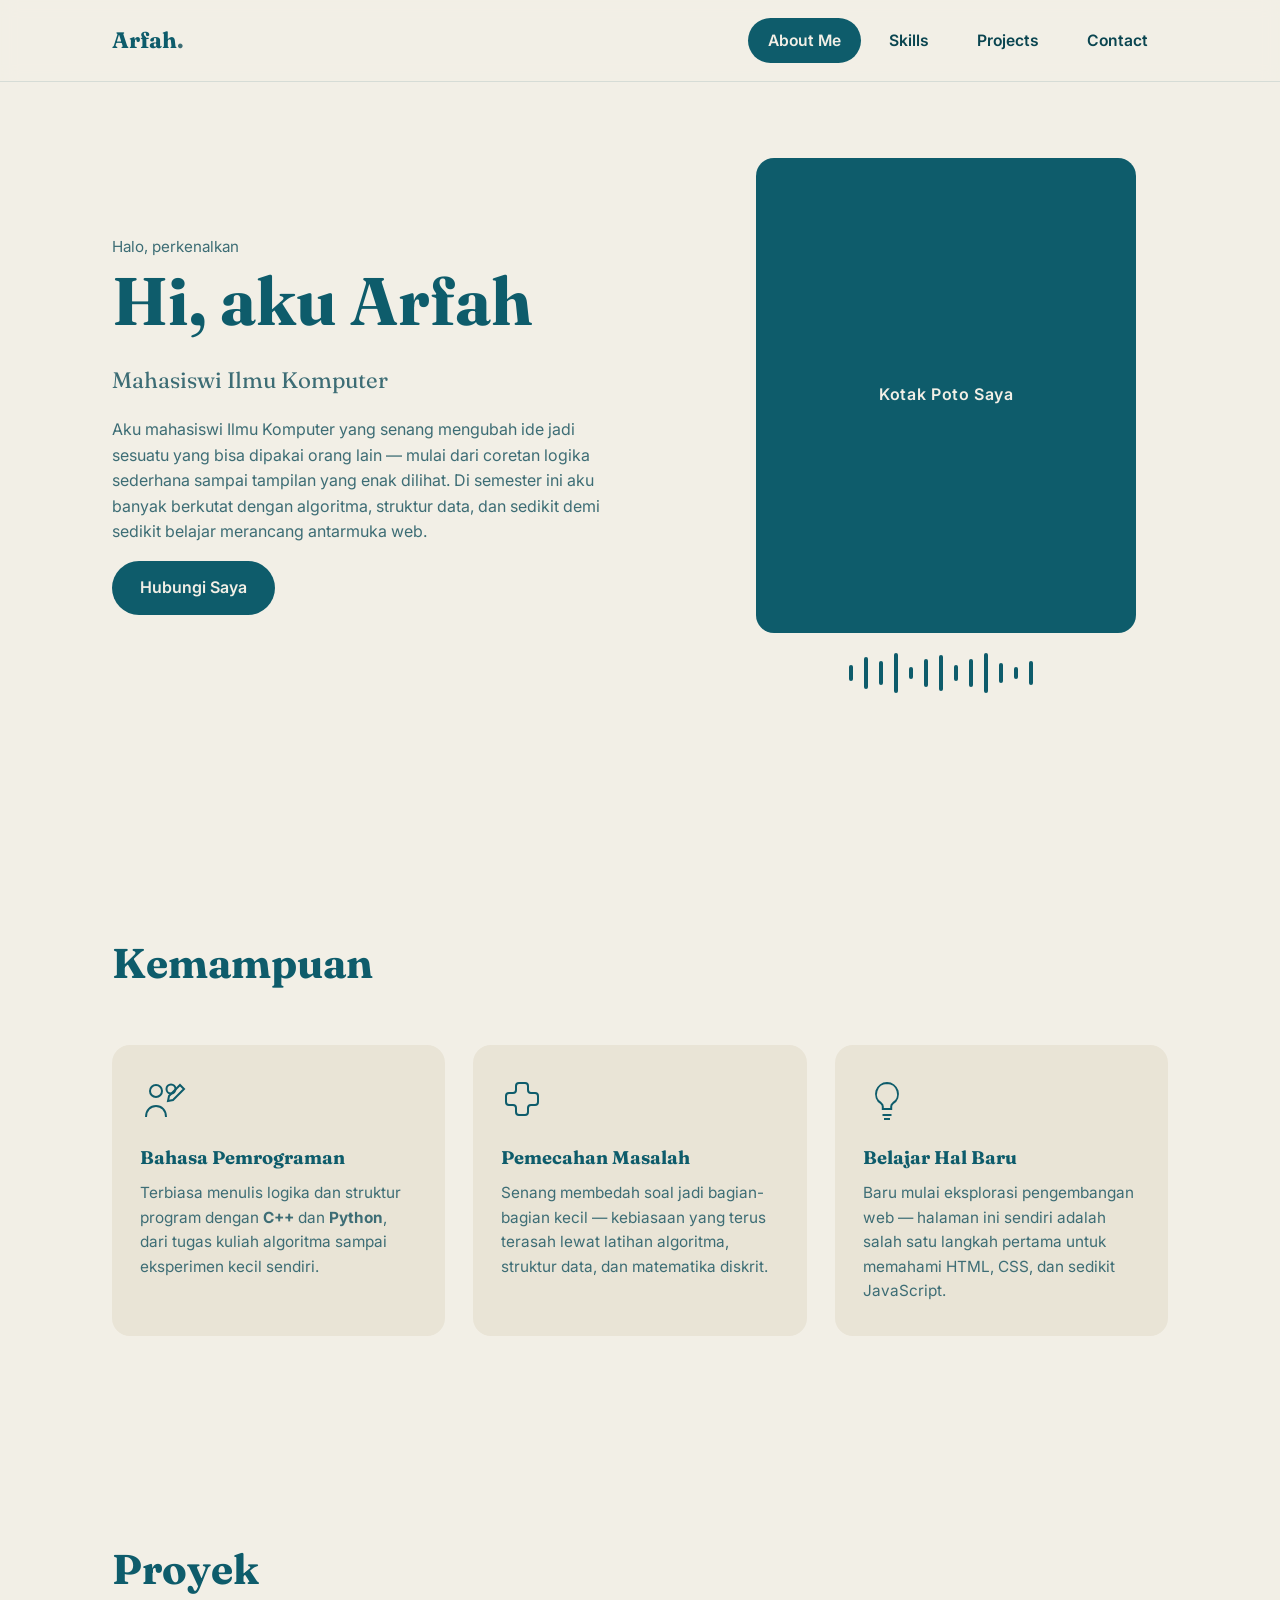
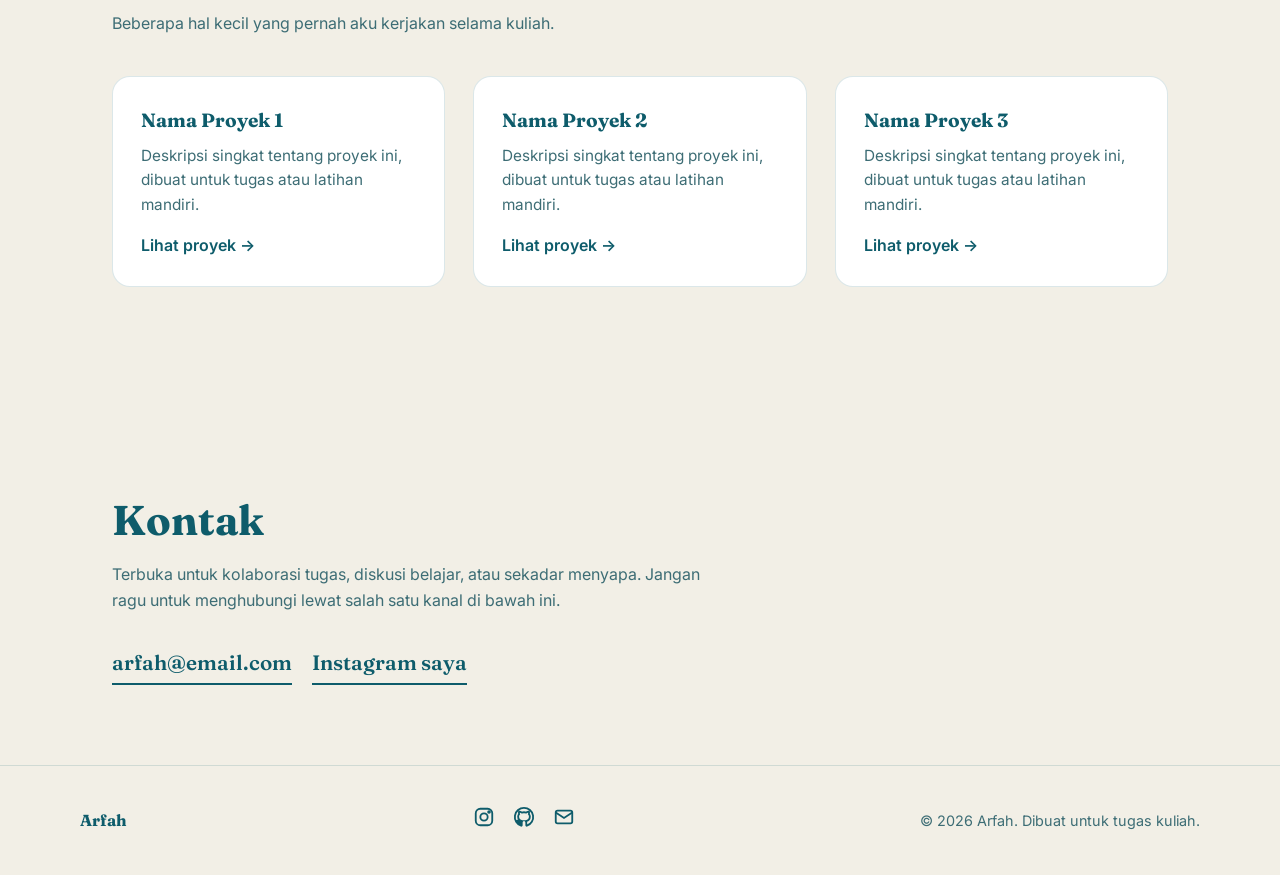
==== index (2).html @ 9cff446b "Add files via upload" ====
<!DOCTYPE html>
<html lang="id">
<head>
<meta charset="UTF-8">
<meta name="viewport" content="width=device-width, initial-scale=1.0">
<title>Arfah — Portofolio</title>
<link rel="preconnect" href="https://fonts.googleapis.com">
<link rel="preconnect" href="https://fonts.gstatic.com" crossorigin>
<link href="https://fonts.googleapis.com/css2?family=Fraunces:opsz,wght@9..144,400;9..144,600;9..144,700&family=Inter:wght@400;500;600;700&display=swap" rel="stylesheet">
<link rel="stylesheet" href="style.css">
</head>
<body>

<header class="topbar" id="topbar">
  <div class="topbar__inner">
    <a href="#about" class="brand">Arfah<span class="brand__dot">.</span></a>
    <nav class="nav" id="nav">
      <a href="#about" class="nav__link" data-section="about">About Me</a>
      <a href="#skills" class="nav__link" data-section="skills">Skills</a>
      <a href="#projects" class="nav__link" data-section="projects">Projects</a>
      <a href="#contact" class="nav__link" data-section="contact">Contact</a>
    </nav>
    <button class="nav-toggle" id="navToggle" aria-label="Buka menu" aria-expanded="false">
      <span></span><span></span><span></span>
    </button>
  </div>
</header>

<main>

  <!-- ABOUT -->
  <section id="about" class="section about">
    <div class="about__text">
      <p class="eyebrow">Halo, perkenalkan</p>
      <h1 class="about__title">Hi, aku Arfah</h1>
      <p class="about__role">Mahasiswi Ilmu Komputer</p>
      <p class="about__desc">
        Aku mahasiswi Ilmu Komputer yang senang mengubah ide jadi sesuatu yang bisa
        dipakai orang lain — mulai dari coretan logika sederhana sampai tampilan yang
        enak dilihat. Di semester ini aku banyak berkutat dengan algoritma, struktur data,
        dan sedikit demi sedikit belajar merancang antarmuka web.
      </p>
      <a href="#contact" class="btn btn--primary">Hubungi Saya</a>
    </div>
    <div class="about__media">
      <div class="photo-box">
        <span>Kotak Poto Saya</span>
      </div>
      <svg class="waveform" viewBox="0 0 200 40" aria-hidden="true">
        <g stroke="currentColor" stroke-width="4" stroke-linecap="round">
          <line x1="5" y1="14" x2="5" y2="26"/>
          <line x1="20" y1="6" x2="20" y2="34"/>
          <line x1="35" y1="10" x2="35" y2="30"/>
          <line x1="50" y1="2" x2="50" y2="38"/>
          <line x1="65" y1="16" x2="65" y2="24"/>
          <line x1="80" y1="8" x2="80" y2="32"/>
          <line x1="95" y1="4" x2="95" y2="36"/>
          <line x1="110" y1="14" x2="110" y2="26"/>
          <line x1="125" y1="8" x2="125" y2="32"/>
          <line x1="140" y1="2" x2="140" y2="38"/>
          <line x1="155" y1="12" x2="155" y2="28"/>
          <line x1="170" y1="16" x2="170" y2="24"/>
          <line x1="185" y1="10" x2="185" y2="30"/>
        </g>
      </svg>
    </div>
  </section>

  <!-- SKILLS -->
  <section id="skills" class="section skills">
    <h2 class="section__heading">Kemampuan</h2>
    <div class="skills__grid">

      <div class="skill-card">
        <div class="skill-card__icon">
          <svg viewBox="0 0 48 48" fill="none" stroke="currentColor" stroke-width="2">
            <circle cx="16" cy="14" r="6"/>
            <path d="M6 40c0-7 4.5-11 10-11s10 4 10 11"/>
            <circle cx="31" cy="12" r="4.5"/>
            <path d="M40 8l4 4-11 11-5 1 1-5z"/>
          </svg>
        </div>
        <h3>Bahasa Pemrograman</h3>
        <p>Terbiasa menulis logika dan struktur program dengan <strong>C++</strong> dan
          <strong>Python</strong>, dari tugas kuliah algoritma sampai eksperimen kecil sendiri.</p>
      </div>

      <div class="skill-card">
        <div class="skill-card__icon">
          <svg viewBox="0 0 48 48" fill="none" stroke="currentColor" stroke-width="2">
            <path d="M18 6h6a3 3 0 013 3v4a3 3 0 003 3h4a3 3 0 013 3v6a3 3 0 01-3 3h-4a3 3 0 00-3 3v4a3 3 0 01-3 3h-6a3 3 0 01-3-3v-4a3 3 0 00-3-3H8a3 3 0 01-3-3v-6a3 3 0 013-3h4a3 3 0 003-3V9a3 3 0 013-3z"/>
          </svg>
        </div>
        <h3>Pemecahan Masalah</h3>
        <p>Senang membedah soal jadi bagian-bagian kecil — kebiasaan yang terus terasah lewat
          latihan algoritma, struktur data, dan matematika diskrit.</p>
      </div>

      <div class="skill-card">
        <div class="skill-card__icon">
          <svg viewBox="0 0 48 48" fill="none" stroke="currentColor" stroke-width="2">
            <path d="M24 6a11 11 0 00-6 20.2c1.1.8 1.8 2 1.8 3.3V32h8.4v-2.5c0-1.3.7-2.5 1.8-3.3A11 11 0 0024 6z"/>
            <path d="M19.5 38h9M21 42h6"/>
          </svg>
        </div>
        <h3>Belajar Hal Baru</h3>
        <p>Baru mulai eksplorasi pengembangan web — halaman ini sendiri adalah salah satu
          langkah pertama untuk memahami HTML, CSS, dan sedikit JavaScript.</p>
      </div>

    </div>
  </section>

  <!-- PROJECTS -->
  <section id="projects" class="section projects">
    <h2 class="section__heading">Proyek</h2>
    <p class="section__intro">Beberapa hal kecil yang pernah aku kerjakan selama kuliah.</p>

    <div class="projects__grid">
      <article class="project-card">
        <h3>Nama Proyek 1</h3>
        <p>Deskripsi singkat tentang proyek ini, dibuat untuk tugas atau latihan mandiri.</p>
        <a href="#" class="project-card__link">Lihat proyek →</a>
      </article>

      <article class="project-card">
        <h3>Nama Proyek 2</h3>
        <p>Deskripsi singkat tentang proyek ini, dibuat untuk tugas atau latihan mandiri.</p>
        <a href="#" class="project-card__link">Lihat proyek →</a>
      </article>

      <article class="project-card">
        <h3>Nama Proyek 3</h3>
        <p>Deskripsi singkat tentang proyek ini, dibuat untuk tugas atau latihan mandiri.</p>
        <a href="#" class="project-card__link">Lihat proyek →</a>
      </article>
    </div>
  </section>

  <!-- CONTACT -->
  <section id="contact" class="section contact">
    <h2 class="section__heading">Kontak</h2>
    <p class="section__intro">
      Terbuka untuk kolaborasi tugas, diskusi belajar, atau sekadar menyapa.
      Jangan ragu untuk menghubungi lewat salah satu kanal di bawah ini.
    </p>
    <div class="contact__links">
      <a href="mailto:arfah@email.com" class="contact__link">arfah@email.com</a>
      <a href="#" class="contact__link">Instagram saya</a>
    </div>
  </section>

</main>

<footer class="footer">
  <div class="footer__inner">
    <p class="footer__name">Arfah</p>
    <div class="footer__socials">
      <a href="#" aria-label="Instagram">
        <svg viewBox="0 0 24 24" fill="none" stroke="currentColor" stroke-width="2"><rect x="3" y="3" width="18" height="18" rx="5"/><circle cx="12" cy="12" r="4"/><circle cx="17.5" cy="6.5" r="1"/></svg>
      </a>
      <a href="#" aria-label="GitHub">
        <svg viewBox="0 0 24 24" fill="none" stroke="currentColor" stroke-width="2"><path d="M12 2a10 10 0 00-3.16 19.49c.5.09.68-.22.68-.48v-1.7c-2.78.6-3.37-1.34-3.37-1.34-.46-1.16-1.11-1.47-1.11-1.47-.91-.62.07-.6.07-.6 1 .07 1.53 1.03 1.53 1.03.89 1.53 2.34 1.09 2.91.83.09-.65.35-1.09.63-1.34-2.22-.25-4.56-1.11-4.56-4.94 0-1.09.39-1.98 1.03-2.68-.1-.25-.45-1.27.1-2.65 0 0 .84-.27 2.75 1.02a9.4 9.4 0 015 0c1.9-1.29 2.75-1.02 2.75-1.02.55 1.38.2 2.4.1 2.65.64.7 1.03 1.59 1.03 2.68 0 3.84-2.34 4.68-4.57 4.93.36.31.68.92.68 1.85v2.74c0 .27.18.58.69.48A10 10 0 0012 2z"/></svg>
      </a>
      <a href="mailto:arfah@email.com" aria-label="Email">
        <svg viewBox="0 0 24 24" fill="none" stroke="currentColor" stroke-width="2"><rect x="3" y="5" width="18" height="14" rx="2"/><path d="M3 7l9 6 9-6"/></svg>
      </a>
    </div>
    <p class="footer__copy">© 2026 Arfah. Dibuat untuk tugas kuliah.</p>
  </div>
</footer>

<script src="script.js"></script>
</body>
</html>
---- style.css ----
/* ===== Variabel & Reset ===== */
:root {
  --bg: #f2efe6;
  --ink: #0e5c6b;
  --ink-dark: #0a4550;
  --ink-soft: #3d6d75;
  --paper: #ffffff;
  --card: #e9e4d6;
  --radius: 18px;
  --max-width: 1120px;
  --font-display: "Fraunces", serif;
  --font-body: "Inter", sans-serif;
}

* { box-sizing: border-box; }

html {
  scroll-behavior: smooth;
  scroll-padding-top: 90px;
}

body {
  margin: 0;
  background: var(--bg);
  color: var(--ink-dark);
  font-family: var(--font-body);
  line-height: 1.6;
}

h1, h2, h3 {
  font-family: var(--font-display);
  color: var(--ink);
  margin: 0 0 0.4em;
}

p { margin: 0 0 1em; }

a { color: inherit; }

.section {
  max-width: var(--max-width);
  margin: 0 auto;
  padding: 120px 32px 80px;
}

.section__heading {
  font-size: clamp(2rem, 4vw, 2.6rem);
  margin-bottom: 0.2em;
}

.section__intro {
  max-width: 60ch;
  color: var(--ink-soft);
}

.eyebrow {
  color: var(--ink-soft);
  font-size: 0.95rem;
  margin-bottom: 0.4em;
}

.btn {
  display: inline-block;
  padding: 14px 28px;
  border-radius: 999px;
  font-weight: 600;
  text-decoration: none;
  transition: transform 0.15s ease, background 0.15s ease;
}

.btn--primary {
  background: var(--ink);
  color: var(--bg);
}

.btn--primary:hover {
  background: var(--ink-dark);
  transform: translateY(-2px);
}

/* ===== Top Navigation ===== */
.topbar {
  position: fixed;
  top: 0;
  left: 0;
  right: 0;
  z-index: 100;
  background: rgba(242, 239, 230, 0.85);
  backdrop-filter: blur(8px);
  border-bottom: 1px solid rgba(14, 92, 107, 0.12);
}

.topbar__inner {
  max-width: var(--max-width);
  margin: 0 auto;
  padding: 18px 32px;
  display: flex;
  align-items: center;
  justify-content: space-between;
}

.brand {
  font-family: var(--font-display);
  font-size: 1.4rem;
  font-weight: 700;
  color: var(--ink);
  text-decoration: none;
}

.brand__dot { color: var(--ink-soft); }

.nav {
  display: flex;
  gap: 8px;
}

.nav__link {
  text-decoration: none;
  color: var(--ink-dark);
  font-weight: 600;
  font-size: 0.98rem;
  padding: 10px 20px;
  border-radius: 999px;
  transition: background 0.2s ease, color 0.2s ease;
}

.nav__link:hover {
  background: rgba(14, 92, 107, 0.08);
}

.nav__link.is-active {
  background: var(--ink);
  color: var(--bg);
}

.nav-toggle {
  display: none;
  flex-direction: column;
  justify-content: center;
  gap: 5px;
  width: 40px;
  height: 40px;
  background: none;
  border: none;
  cursor: pointer;
}

.nav-toggle span {
  display: block;
  width: 100%;
  height: 2px;
  background: var(--ink);
}

/* ===== About ===== */
.about {
  display: flex;
  align-items: center;
  gap: 64px;
  min-height: 90vh;
}

.about__text { flex: 1 1 50%; }

.about__title {
  font-size: clamp(2.6rem, 6vw, 4.2rem);
  line-height: 1.05;
}

.about__role {
  font-family: var(--font-display);
  font-size: 1.4rem;
  color: var(--ink-soft);
  margin-bottom: 0.8em;
}

.about__desc {
  max-width: 52ch;
  color: var(--ink-soft);
}

.about__media {
  flex: 1 1 40%;
  display: flex;
  flex-direction: column;
  align-items: center;
  gap: 20px;
}

.photo-box {
  width: 100%;
  aspect-ratio: 4 / 5;
  max-width: 380px;
  background: var(--ink);
  border-radius: var(--radius);
  display: flex;
  align-items: center;
  justify-content: center;
  color: var(--bg);
  font-weight: 600;
  letter-spacing: 0.04em;
  text-align: center;
  padding: 20px;
}

.waveform {
  width: 200px;
  height: 40px;
  color: var(--ink);
}

/* ===== Skills ===== */
.skills__grid {
  display: grid;
  grid-template-columns: repeat(3, 1fr);
  gap: 28px;
  margin-top: 48px;
}

.skill-card {
  background: var(--card);
  border-radius: var(--radius);
  padding: 32px 28px;
}

.skill-card__icon {
  width: 48px;
  height: 48px;
  color: var(--ink);
  margin-bottom: 18px;
}

.skill-card h3 {
  font-size: 1.15rem;
  margin-bottom: 0.5em;
}

.skill-card p {
  color: var(--ink-soft);
  font-size: 0.96rem;
  margin: 0;
}

/* ===== Projects ===== */
.projects__grid {
  display: grid;
  grid-template-columns: repeat(3, 1fr);
  gap: 28px;
  margin-top: 40px;
}

.project-card {
  background: var(--paper);
  border: 1px solid rgba(14, 92, 107, 0.15);
  border-radius: var(--radius);
  padding: 28px;
  display: flex;
  flex-direction: column;
}

.project-card h3 {
  font-size: 1.2rem;
}

.project-card p {
  color: var(--ink-soft);
  font-size: 0.96rem;
  flex-grow: 1;
}

.project-card__link {
  text-decoration: none;
  font-weight: 600;
  color: var(--ink);
}

/* ===== Contact ===== */
.contact__links {
  display: flex;
  flex-wrap: wrap;
  gap: 20px;
  margin-top: 32px;
}

.contact__link {
  text-decoration: none;
  font-family: var(--font-display);
  font-weight: 600;
  font-size: 1.3rem;
  color: var(--ink);
  border-bottom: 2px solid var(--ink);
  padding-bottom: 4px;
}

/* ===== Footer ===== */
.footer {
  border-top: 1px solid rgba(14, 92, 107, 0.15);
  padding: 40px 32px;
}

.footer__inner {
  max-width: var(--max-width);
  margin: 0 auto;
  display: flex;
  flex-wrap: wrap;
  align-items: center;
  justify-content: space-between;
  gap: 20px;
}

.footer__name {
  font-family: var(--font-display);
  font-weight: 700;
  color: var(--ink);
  margin: 0;
}

.footer__socials {
  display: flex;
  gap: 18px;
}

.footer__socials svg {
  width: 22px;
  height: 22px;
  color: var(--ink);
}

.footer__copy {
  color: var(--ink-soft);
  font-size: 0.9rem;
  margin: 0;
}

/* ===== Media Queries ===== */
@media (max-width: 900px) {
  .about { flex-direction: column-reverse; text-align: center; gap: 40px; }
  .about__desc { margin-left: auto; margin-right: auto; }
  .about__media { align-items: center; }
  .skills__grid { grid-template-columns: repeat(2, 1fr); }
  .projects__grid { grid-template-columns: repeat(2, 1fr); }
}

@media (max-width: 680px) {
  .topbar__inner { padding: 16px 20px; }
  .nav {
    position: absolute;
    top: 100%;
    left: 0;
    right: 0;
    background: var(--bg);
    flex-direction: column;
    padding: 12px 20px 20px;
    border-bottom: 1px solid rgba(14, 92, 107, 0.12);
    display: none;
  }
  .nav.is-open { display: flex; }
  .nav__link { text-align: center; }
  .nav-toggle { display: flex; }

  .section { padding: 100px 20px 60px; }
  .skills__grid { grid-template-columns: 1fr; }
  .projects__grid { grid-template-columns: 1fr; }
  .footer__inner { flex-direction: column; text-align: center; }
}
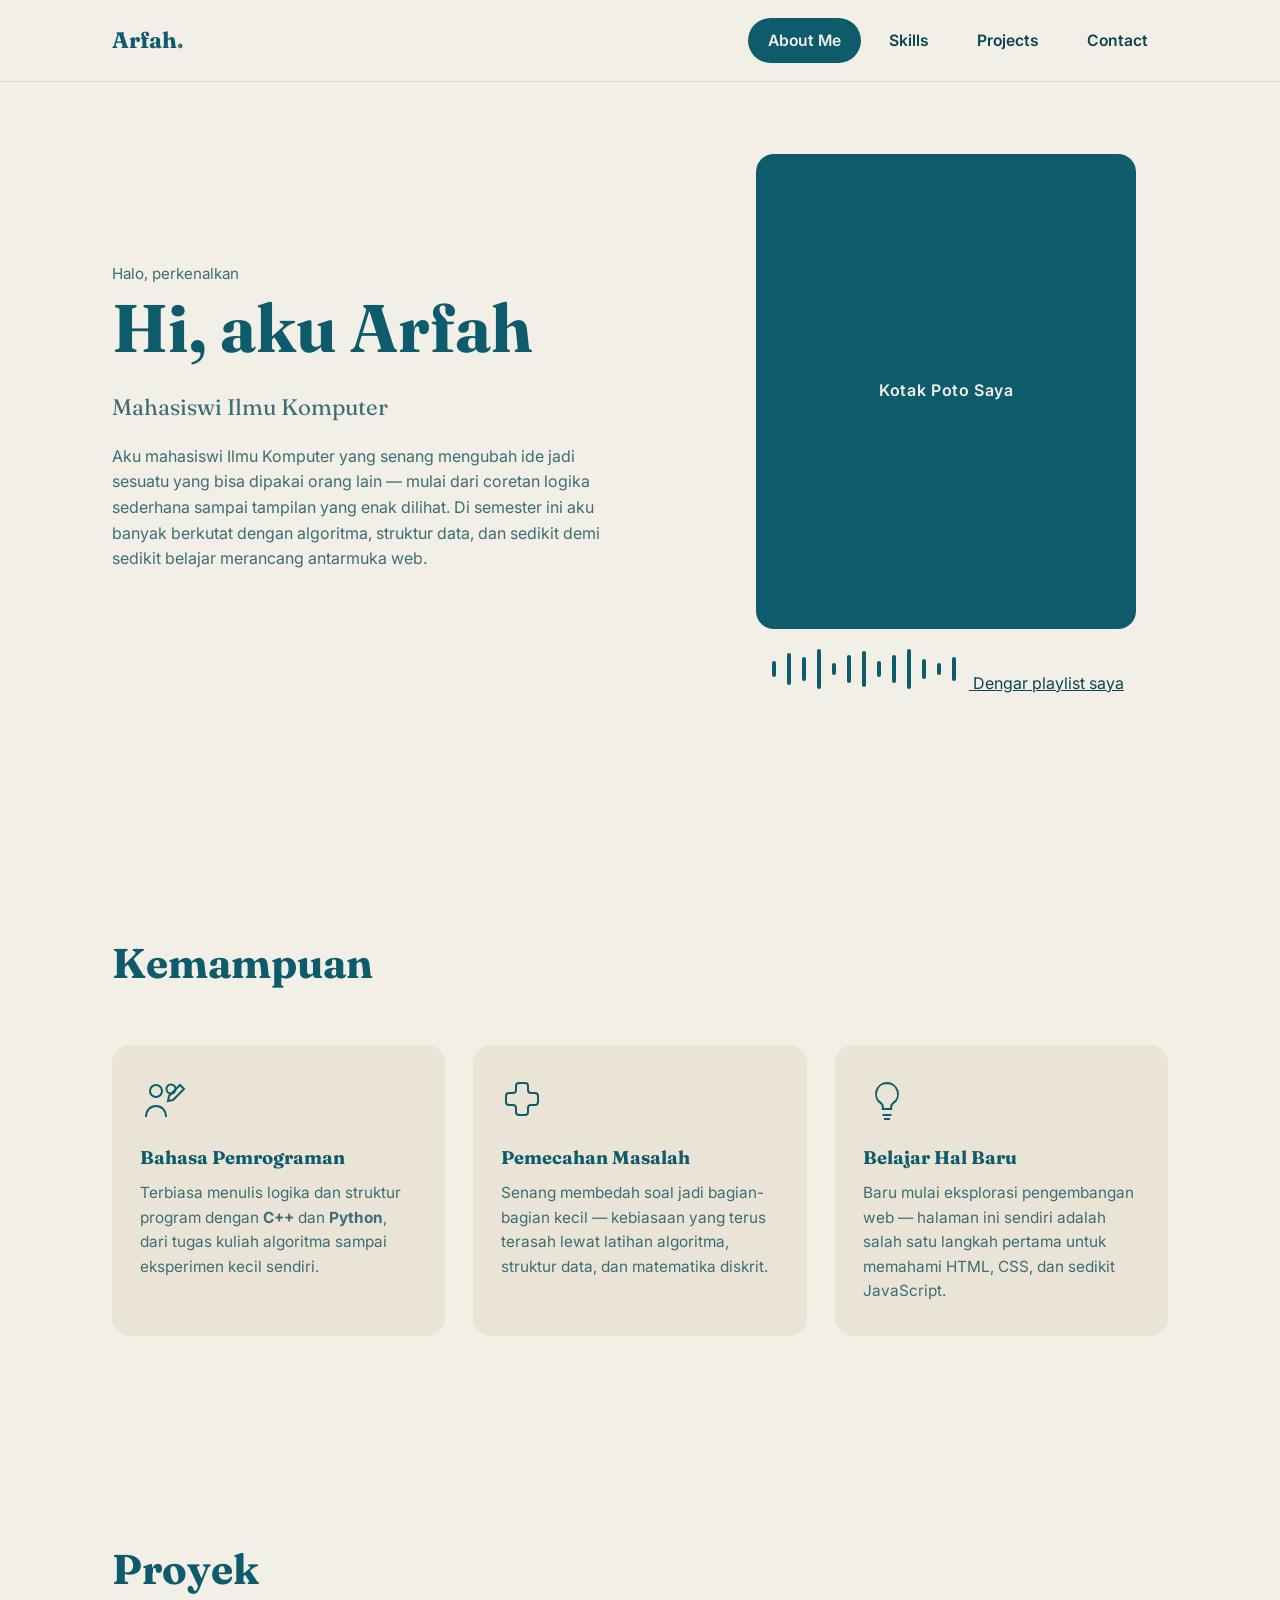
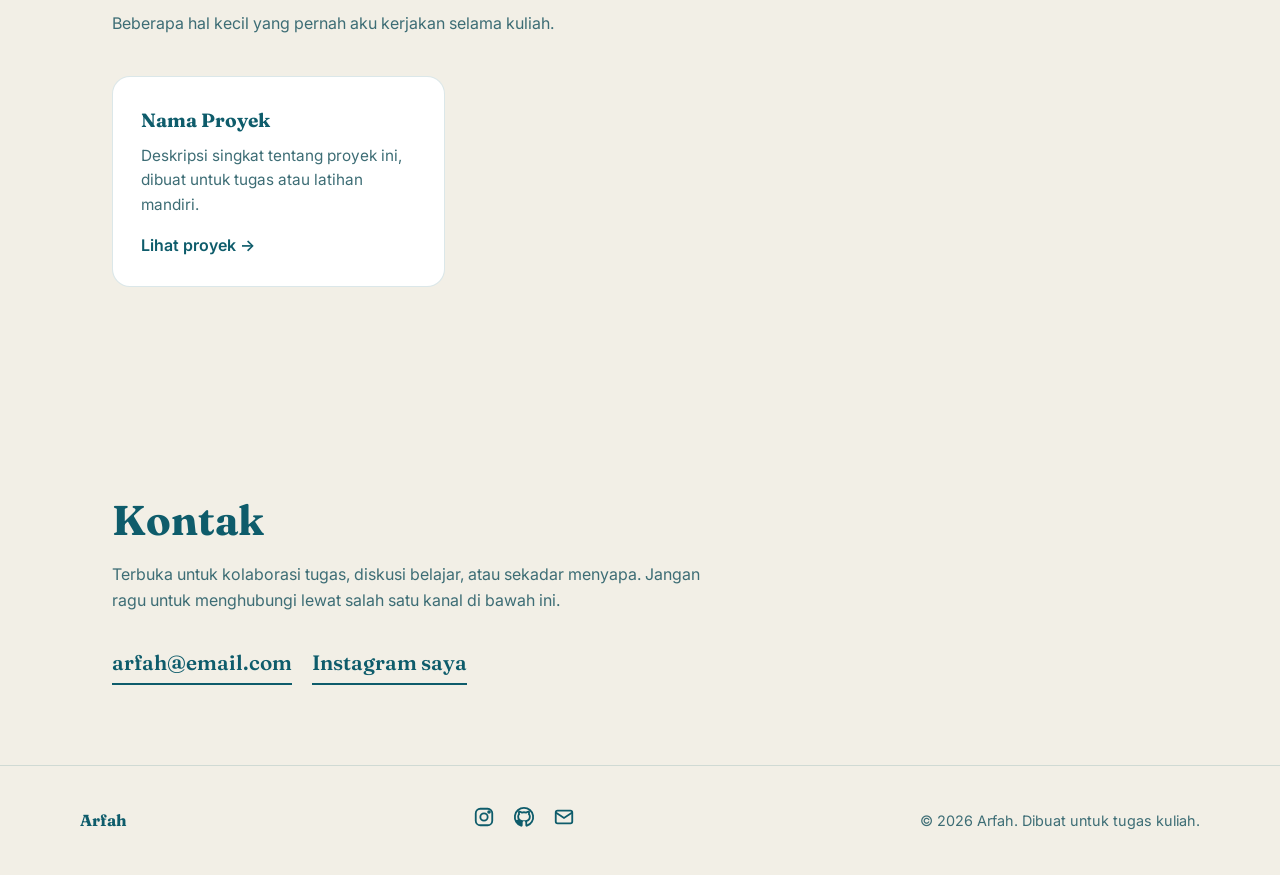
==== commit 2df9bb31: "Update index (2).html" ====
--- a/index (2).html
+++ b/index (2).html
@@ -10,7 +10,7 @@
 <link rel="stylesheet" href="style.css">
 </head>
 <body>
-
+ 
 <header class="topbar" id="topbar">
   <div class="topbar__inner">
     <a href="#about" class="brand">Arfah<span class="brand__dot">.</span></a>
@@ -25,9 +25,9 @@
     </button>
   </div>
 </header>
-
+ 
 <main>
-
+ 
   <!-- ABOUT -->
   <section id="about" class="section about">
     <div class="about__text">
@@ -40,37 +40,39 @@
         enak dilihat. Di semester ini aku banyak berkutat dengan algoritma, struktur data,
         dan sedikit demi sedikit belajar merancang antarmuka web.
       </p>
-      <a href="#contact" class="btn btn--primary">Hubungi Saya</a>
     </div>
     <div class="about__media">
       <div class="photo-box">
         <span>Kotak Poto Saya</span>
       </div>
-      <svg class="waveform" viewBox="0 0 200 40" aria-hidden="true">
-        <g stroke="currentColor" stroke-width="4" stroke-linecap="round">
-          <line x1="5" y1="14" x2="5" y2="26"/>
-          <line x1="20" y1="6" x2="20" y2="34"/>
-          <line x1="35" y1="10" x2="35" y2="30"/>
-          <line x1="50" y1="2" x2="50" y2="38"/>
-          <line x1="65" y1="16" x2="65" y2="24"/>
-          <line x1="80" y1="8" x2="80" y2="32"/>
-          <line x1="95" y1="4" x2="95" y2="36"/>
-          <line x1="110" y1="14" x2="110" y2="26"/>
-          <line x1="125" y1="8" x2="125" y2="32"/>
-          <line x1="140" y1="2" x2="140" y2="38"/>
-          <line x1="155" y1="12" x2="155" y2="28"/>
-          <line x1="170" y1="16" x2="170" y2="24"/>
-          <line x1="185" y1="10" x2="185" y2="30"/>
-        </g>
-      </svg>
+      <a href="https://open.spotify.com/user/gantidengantautanmu" class="waveform-link" target="_blank" rel="noopener" aria-label="Dengar playlist saya di Spotify">
+        <svg class="waveform" viewBox="0 0 200 40" aria-hidden="true">
+          <g stroke="currentColor" stroke-width="4" stroke-linecap="round">
+            <line x1="5" y1="14" x2="5" y2="26"/>
+            <line x1="20" y1="6" x2="20" y2="34"/>
+            <line x1="35" y1="10" x2="35" y2="30"/>
+            <line x1="50" y1="2" x2="50" y2="38"/>
+            <line x1="65" y1="16" x2="65" y2="24"/>
+            <line x1="80" y1="8" x2="80" y2="32"/>
+            <line x1="95" y1="4" x2="95" y2="36"/>
+            <line x1="110" y1="14" x2="110" y2="26"/>
+            <line x1="125" y1="8" x2="125" y2="32"/>
+            <line x1="140" y1="2" x2="140" y2="38"/>
+            <line x1="155" y1="12" x2="155" y2="28"/>
+            <line x1="170" y1="16" x2="170" y2="24"/>
+            <line x1="185" y1="10" x2="185" y2="30"/>
+          </g>
+        </svg>
+        <span class="waveform-link__label">Dengar playlist saya</span>
+      </a>
     </div>
   </section>
-
+ 
   <!-- SKILLS -->
   <section id="skills" class="section skills">
     <h2 class="section__heading">Kemampuan</h2>
     <div class="skills__grid">
-
+ 
       <div class="skill-card">
         <div class="skill-card__icon">
           <svg viewBox="0 0 48 48" fill="none" stroke="currentColor" stroke-width="2">
@@ -84,7 +86,7 @@
         <p>Terbiasa menulis logika dan struktur program dengan <strong>C++</strong> dan
           <strong>Python</strong>, dari tugas kuliah algoritma sampai eksperimen kecil sendiri.</p>
       </div>
-
+ 
       <div class="skill-card">
         <div class="skill-card__icon">
           <svg viewBox="0 0 48 48" fill="none" stroke="currentColor" stroke-width="2">
@@ -95,7 +97,7 @@
         <p>Senang membedah soal jadi bagian-bagian kecil — kebiasaan yang terus terasah lewat
           latihan algoritma, struktur data, dan matematika diskrit.</p>
       </div>
-
+ 
       <div class="skill-card">
         <div class="skill-card__icon">
           <svg viewBox="0 0 48 48" fill="none" stroke="currentColor" stroke-width="2">
@@ -107,36 +109,24 @@
         <p>Baru mulai eksplorasi pengembangan web — halaman ini sendiri adalah salah satu
           langkah pertama untuk memahami HTML, CSS, dan sedikit JavaScript.</p>
       </div>
-
+ 
     </div>
   </section>
-
+ 
   <!-- PROJECTS -->
   <section id="projects" class="section projects">
     <h2 class="section__heading">Proyek</h2>
     <p class="section__intro">Beberapa hal kecil yang pernah aku kerjakan selama kuliah.</p>
-
+ 
     <div class="projects__grid">
       <article class="project-card">
-        <h3>Nama Proyek 1</h3>
-        <p>Deskripsi singkat tentang proyek ini, dibuat untuk tugas atau latihan mandiri.</p>
-        <a href="#" class="project-card__link">Lihat proyek →</a>
-      </article>
-
-      <article class="project-card">
-        <h3>Nama Proyek 2</h3>
-        <p>Deskripsi singkat tentang proyek ini, dibuat untuk tugas atau latihan mandiri.</p>
-        <a href="#" class="project-card__link">Lihat proyek →</a>
-      </article>
-
-      <article class="project-card">
-        <h3>Nama Proyek 3</h3>
+        <h3>Nama Proyek</h3>
         <p>Deskripsi singkat tentang proyek ini, dibuat untuk tugas atau latihan mandiri.</p>
         <a href="#" class="project-card__link">Lihat proyek →</a>
       </article>
     </div>
   </section>
-
+ 
   <!-- CONTACT -->
   <section id="contact" class="section contact">
     <h2 class="section__heading">Kontak</h2>
@@ -149,9 +139,9 @@
       <a href="#" class="contact__link">Instagram saya</a>
     </div>
   </section>
-
+ 
 </main>
-
+ 
 <footer class="footer">
   <div class="footer__inner">
     <p class="footer__name">Arfah</p>
@@ -169,7 +159,8 @@
     <p class="footer__copy">© 2026 Arfah. Dibuat untuk tugas kuliah.</p>
   </div>
 </footer>
-
+ 
 <script src="script.js"></script>
 </body>
 </html>
+ 
